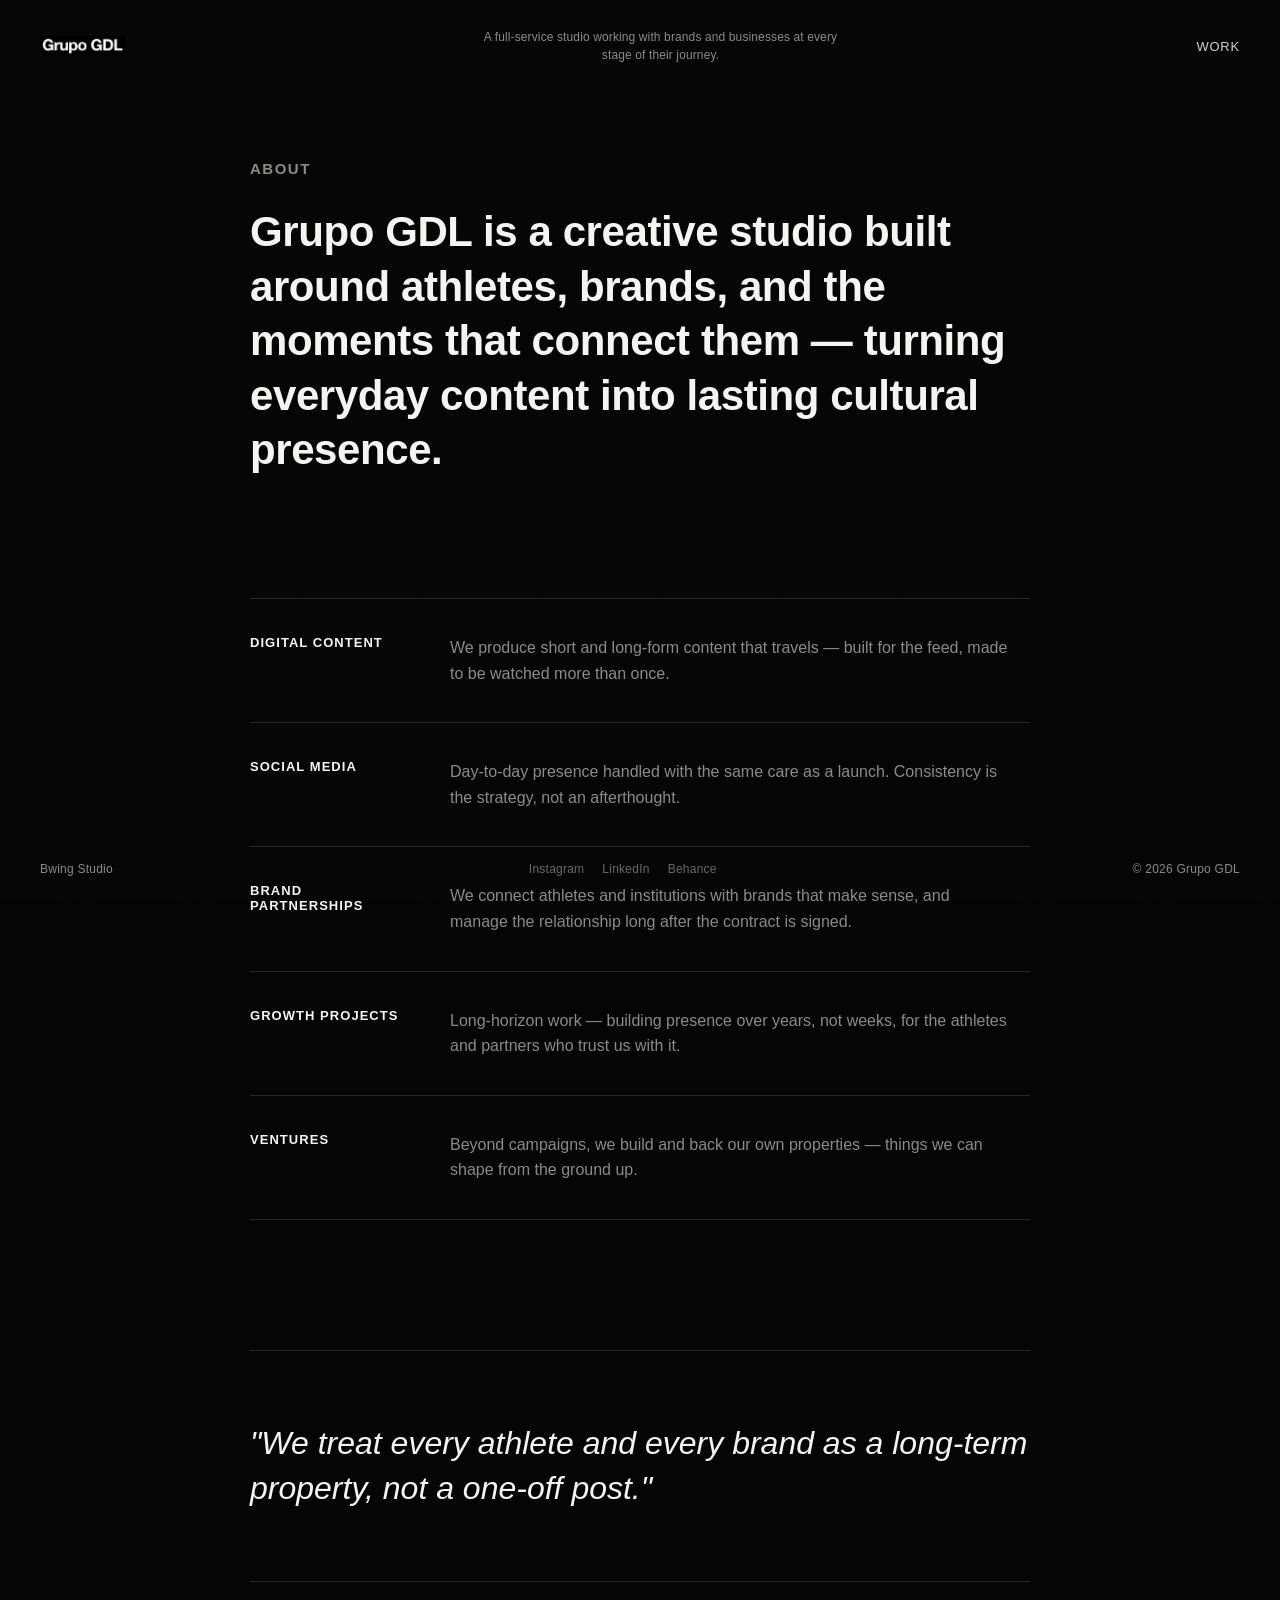
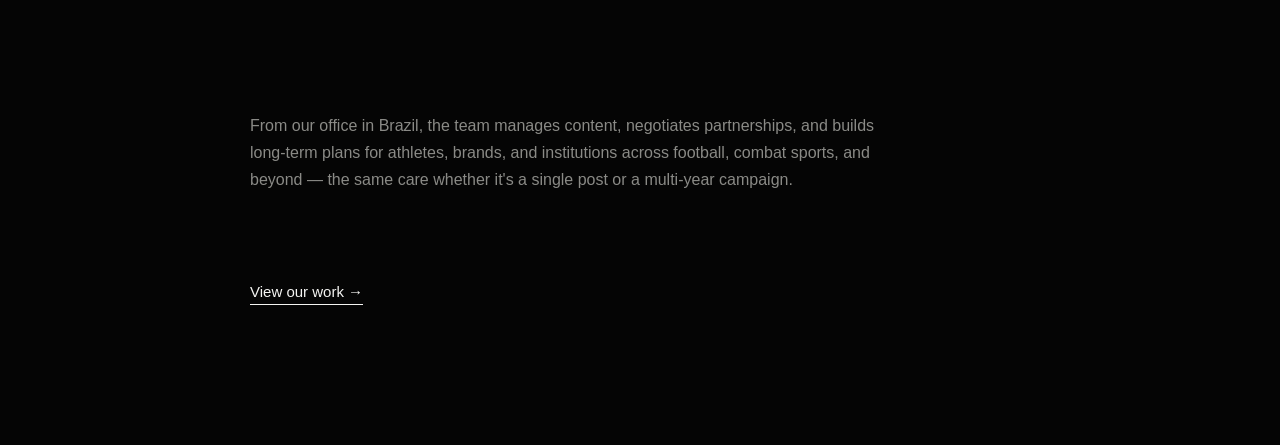
==== about.html @ 88d36b99 "Add real project photos, About page, drop Contact and card number/year - Wire in all 16 real project" ====
<!DOCTYPE html>
<html lang="en">
<head>
<meta charset="UTF-8">
<meta name="viewport" content="width=device-width, initial-scale=1.0">
<title>Grupo GDL — About</title>
<meta name="description" content="Grupo GDL — creative studio for athletes, brands and the moments that connect them.">
<link rel="icon" href="assets/logo.jpg">
<link rel="stylesheet" href="style.css">
</head>
<body class="about-page">

  <div class="grain"></div>

  <header class="site-header">
    <a class="logo" href="index.html" aria-label="Grupo GDL">
      <img src="assets/logo-crop.png" alt="Grupo GDL">
    </a>
    <p class="tagline">A full-service studio working with brands and businesses at every stage of their journey.</p>
    <nav class="site-nav">
      <a href="index.html">Work</a>
    </nav>
  </header>

  <main class="about-main">
    <h1 class="about-heading">About</h1>
    <p class="about-intro">Grupo GDL is a creative studio built around athletes, brands, and the moments that connect them — turning everyday content into lasting cultural presence.</p>

    <div class="about-services">
      <div class="about-service">
        <div class="about-service-title">Digital Content</div>
        <p class="about-service-text">We produce short and long-form content that travels — built for the feed, made to be watched more than once.</p>
      </div>
      <div class="about-service">
        <div class="about-service-title">Social Media</div>
        <p class="about-service-text">Day-to-day presence handled with the same care as a launch. Consistency is the strategy, not an afterthought.</p>
      </div>
      <div class="about-service">
        <div class="about-service-title">Brand Partnerships</div>
        <p class="about-service-text">We connect athletes and institutions with brands that make sense, and manage the relationship long after the contract is signed.</p>
      </div>
      <div class="about-service">
        <div class="about-service-title">Growth Projects</div>
        <p class="about-service-text">Long-horizon work — building presence over years, not weeks, for the athletes and partners who trust us with it.</p>
      </div>
      <div class="about-service">
        <div class="about-service-title">Ventures</div>
        <p class="about-service-text">Beyond campaigns, we build and back our own properties — things we can shape from the ground up.</p>
      </div>
    </div>

    <p class="about-statement">"We treat every athlete and every brand as a long-term property, not a one-off post."</p>

    <p class="about-location">From our office in Brazil, the team manages content, negotiates partnerships, and builds long-term plans for athletes, brands, and institutions across football, combat sports, and beyond — the same care whether it's a single post or a multi-year campaign.</p>

    <p class="about-cta"><a href="index.html">View our work →</a></p>
  </main>

  <footer class="site-footer">
    <span class="footer-item">Bwing Studio</span>
    <span class="footer-item footer-social">
      <a href="#">Instagram</a>
      <a href="#">LinkedIn</a>
      <a href="#">Behance</a>
    </span>
    <span class="footer-item">© 2026 Grupo GDL</span>
  </footer>

</body>
</html>
---- style.css ----
@font-face {
  font-family: 'Helvetica Neue';
  src: local('Helvetica Neue'), local('Helvetica'), local('Arial');
}

* {
  margin: 0;
  padding: 0;
  box-sizing: border-box;
}

:root {
  --bg: #050505;
  --fg: #f4f4f2;
  --fg-dim: #8a8a86;
  --border: rgba(244, 244, 242, 0.14);
  --ease: cubic-bezier(0.16, 1, 0.3, 1);
}

html, body {
  height: 100%;
  overflow: hidden;
  background: var(--bg);
  color: var(--fg);
  font-family: 'Helvetica Neue', Arial, 'Segoe UI', sans-serif;
  -webkit-font-smoothing: antialiased;
  cursor: none;
}

a {
  color: inherit;
  text-decoration: none;
}

/* The About page is a normal, vertically-scrolling content page — unlike
   the gallery page, it shouldn't lock scrolling or hide the native cursor. */
body.about-page {
  height: auto;
  min-height: 100%;
  overflow-y: auto;
  overflow-x: hidden;
  cursor: auto;
}

/* subtle film grain overlay for texture */
.grain {
  position: fixed;
  inset: 0;
  z-index: 50;
  pointer-events: none;
  opacity: 0.035;
  mix-blend-mode: overlay;
  background-image: url("data:image/svg+xml,%3Csvg xmlns='http://www.w3.org/2000/svg' width='120' height='120'%3E%3Cfilter id='n'%3E%3CfeTurbulence type='fractalNoise' baseFrequency='0.9' numOctaves='2' stitchTiles='stitch'/%3E%3C/filter%3E%3Crect width='100%25' height='100%25' filter='url(%23n)'/%3E%3C/svg%3E");
}

/* ---------- Header ---------- */
.site-header {
  position: fixed;
  top: 0;
  left: 0;
  right: 0;
  z-index: 20;
  display: flex;
  align-items: center;
  justify-content: space-between;
  gap: 24px;
  padding: 28px 40px;
}

.logo img {
  height: 20px;
  width: auto;
  display: block;
}

.tagline {
  flex: 1;
  max-width: 360px;
  text-align: center;
  font-size: 12px;
  line-height: 1.5;
  color: var(--fg-dim);
  letter-spacing: 0.01em;
}

.site-nav {
  display: flex;
  gap: 24px;
  font-size: 13px;
  text-transform: uppercase;
  letter-spacing: 0.06em;
}

.site-nav a {
  position: relative;
  opacity: 0.85;
  transition: opacity 0.3s var(--ease);
}

.site-nav a:hover {
  opacity: 1;
}

.site-nav a::after {
  content: '';
  position: absolute;
  left: 0;
  bottom: -4px;
  width: 100%;
  height: 1px;
  background: var(--fg);
  transform: scaleX(0);
  transform-origin: right;
  transition: transform 0.4s var(--ease);
}

.site-nav a:hover::after {
  transform: scaleX(1);
  transform-origin: left;
}

/* ---------- Gallery ---------- */
.gallery-viewport {
  position: relative;
  height: 100vh;
  width: 100vw;
  display: flex;
  align-items: center;
  overflow: hidden;
}

.gallery-track {
  display: flex;
  align-items: center;
  padding: 0 8vw;
  will-change: transform;
}

.project-card {
  --t: 0;      /* 0 = collapsed into the filmstrip, 1 = centered / in focus */
  --text-t: 0; /* 0 = caption hidden, 1 = caption fully visible — only ramps up right at center */
  flex: 0 0 auto;
  width: 416px;
  margin-left: -300px; /* baseline overlap — cards rest as a tight filmstrip */
  user-select: none;
  -webkit-user-drag: none;
  will-change: transform, z-index;
  backface-visibility: hidden;
}

.project-card * {
  pointer-events: none;
}

.project-thumb {
  width: 100%;
  height: 286px;
  border-radius: 2px;
  overflow: hidden;
  position: relative;
  box-shadow: 0 30px 60px -20px rgba(0, 0, 0, 0.6);
}

.project-thumb-img {
  position: absolute;
  inset: 0;
  background-size: cover;
  background-position: center;
  transform-origin: center center;
  /* Tied to --text-t (same steep, center-only curve as the caption) rather
     than --t, which fades gradually across several neighboring cards —
     that read as a color gradient instead of a single card in color. */
  filter: grayscale(calc(1 - var(--text-t)));
}

.project-thumb::after {
  content: '';
  position: absolute;
  inset: 0;
  background: linear-gradient(180deg, rgba(0,0,0,0) 60%, rgba(0,0,0,0.35) 100%);
}

.project-info {
  margin-top: 16px;
  padding-bottom: 4px;
  border-bottom: 1px solid var(--border);
  opacity: var(--text-t);
  transform: translateY(calc((1 - var(--text-t)) * 8px));
}

.project-client {
  font-size: 15px;
  font-weight: 700;
  letter-spacing: -0.01em;
}

.project-title {
  margin-top: 6px;
  font-size: 13px;
  color: var(--fg-dim);
  letter-spacing: 0.01em;
  opacity: var(--text-t);
  transform: translateY(calc((1 - var(--text-t)) * 8px));
}

.project-card.soon .project-thumb-img {
  filter: grayscale(1) brightness(0.55) !important;
}

.project-card.soon .project-client::after {
  content: ' — coming soon';
  font-weight: 400;
  color: var(--fg-dim);
  font-size: 11px;
}

.scroll-hint {
  position: fixed;
  left: 50%;
  bottom: 92px;
  transform: translateX(-50%);
  font-size: 11px;
  letter-spacing: 0.08em;
  text-transform: uppercase;
  color: var(--fg-dim);
  opacity: 1;
  transition: opacity 0.8s var(--ease);
  pointer-events: none;
  z-index: 15;
}

.scroll-hint.hidden {
  opacity: 0;
}

/* ---------- Footer ---------- */
.site-footer {
  position: fixed;
  bottom: 0;
  left: 0;
  right: 0;
  z-index: 20;
  display: flex;
  align-items: center;
  justify-content: space-between;
  padding: 24px 40px;
  font-size: 12px;
  color: var(--fg-dim);
  letter-spacing: 0.02em;
}

.footer-social {
  display: flex;
  gap: 18px;
}

.footer-social a {
  opacity: 0.75;
  transition: opacity 0.3s var(--ease);
}

.footer-social a:hover {
  opacity: 1;
}

/* ---------- Custom cursor ---------- */
.cursor-follower {
  position: fixed;
  top: 0;
  left: 0;
  width: 18px;
  height: 18px;
  margin-left: -12px;
  margin-top: -12px;
  border-radius: 50%;
  background: var(--fg);
  z-index: 40;
  pointer-events: none;
  opacity: 0; /* revealed on the first real mousemove, to avoid a stray dot at (0,0) before that */
  transition: opacity 0.3s var(--ease);
  mix-blend-mode: difference;
}

/* ---------- Responsive ---------- */
@media (max-width: 720px) {
  .tagline { display: none; }
  .site-header { padding: 20px; }
  .site-footer { padding: 18px 20px; flex-direction: column; gap: 8px; align-items: flex-start; }
  .project-card { width: 312px; margin-left: -210px; }
  .project-thumb { height: 208px; }
  .gallery-track { padding: 0 24px; }
  .cursor-follower { display: none; }
}

@media (pointer: coarse) {
  .cursor-follower { display: none; }
}

/* ---------- About page ---------- */
.about-main {
  max-width: 860px;
  margin: 0 auto;
  padding: 160px 40px 140px;
}

.about-heading {
  font-size: 15px;
  font-weight: 600;
  text-transform: uppercase;
  letter-spacing: 0.1em;
  color: var(--fg-dim);
  margin-bottom: 28px;
}

.about-intro {
  font-size: clamp(26px, 4vw, 42px);
  font-weight: 600;
  line-height: 1.3;
  letter-spacing: -0.01em;
  max-width: 780px;
}

.about-services {
  margin-top: 120px;
}

.about-service {
  display: grid;
  grid-template-columns: 160px 1fr;
  gap: 40px;
  padding: 36px 0;
  border-top: 1px solid var(--border);
}

.about-service:last-child {
  border-bottom: 1px solid var(--border);
}

.about-service-title {
  font-size: 13px;
  text-transform: uppercase;
  letter-spacing: 0.08em;
  font-weight: 600;
}

.about-service-text {
  font-size: 16px;
  line-height: 1.6;
  color: var(--fg-dim);
  max-width: 560px;
}

.about-statement {
  margin: 130px 0;
  padding: 70px 0;
  border-top: 1px solid var(--border);
  border-bottom: 1px solid var(--border);
  font-size: clamp(22px, 3vw, 32px);
  line-height: 1.4;
  font-style: italic;
}

.about-location {
  font-size: 16px;
  line-height: 1.7;
  color: var(--fg-dim);
  max-width: 640px;
}

.about-cta {
  margin-top: 90px;
}

.about-cta a {
  display: inline-block;
  font-size: 15px;
  border-bottom: 1px solid var(--fg);
  padding-bottom: 4px;
  transition: opacity 0.3s var(--ease);
}

.about-cta a:hover {
  opacity: 0.7;
}

@media (max-width: 720px) {
  .about-main { padding: 130px 20px 120px; }
  .about-service { grid-template-columns: 1fr; gap: 12px; }
  .about-services { margin-top: 80px; }
  .about-statement { margin: 90px 0; padding: 50px 0; }
}
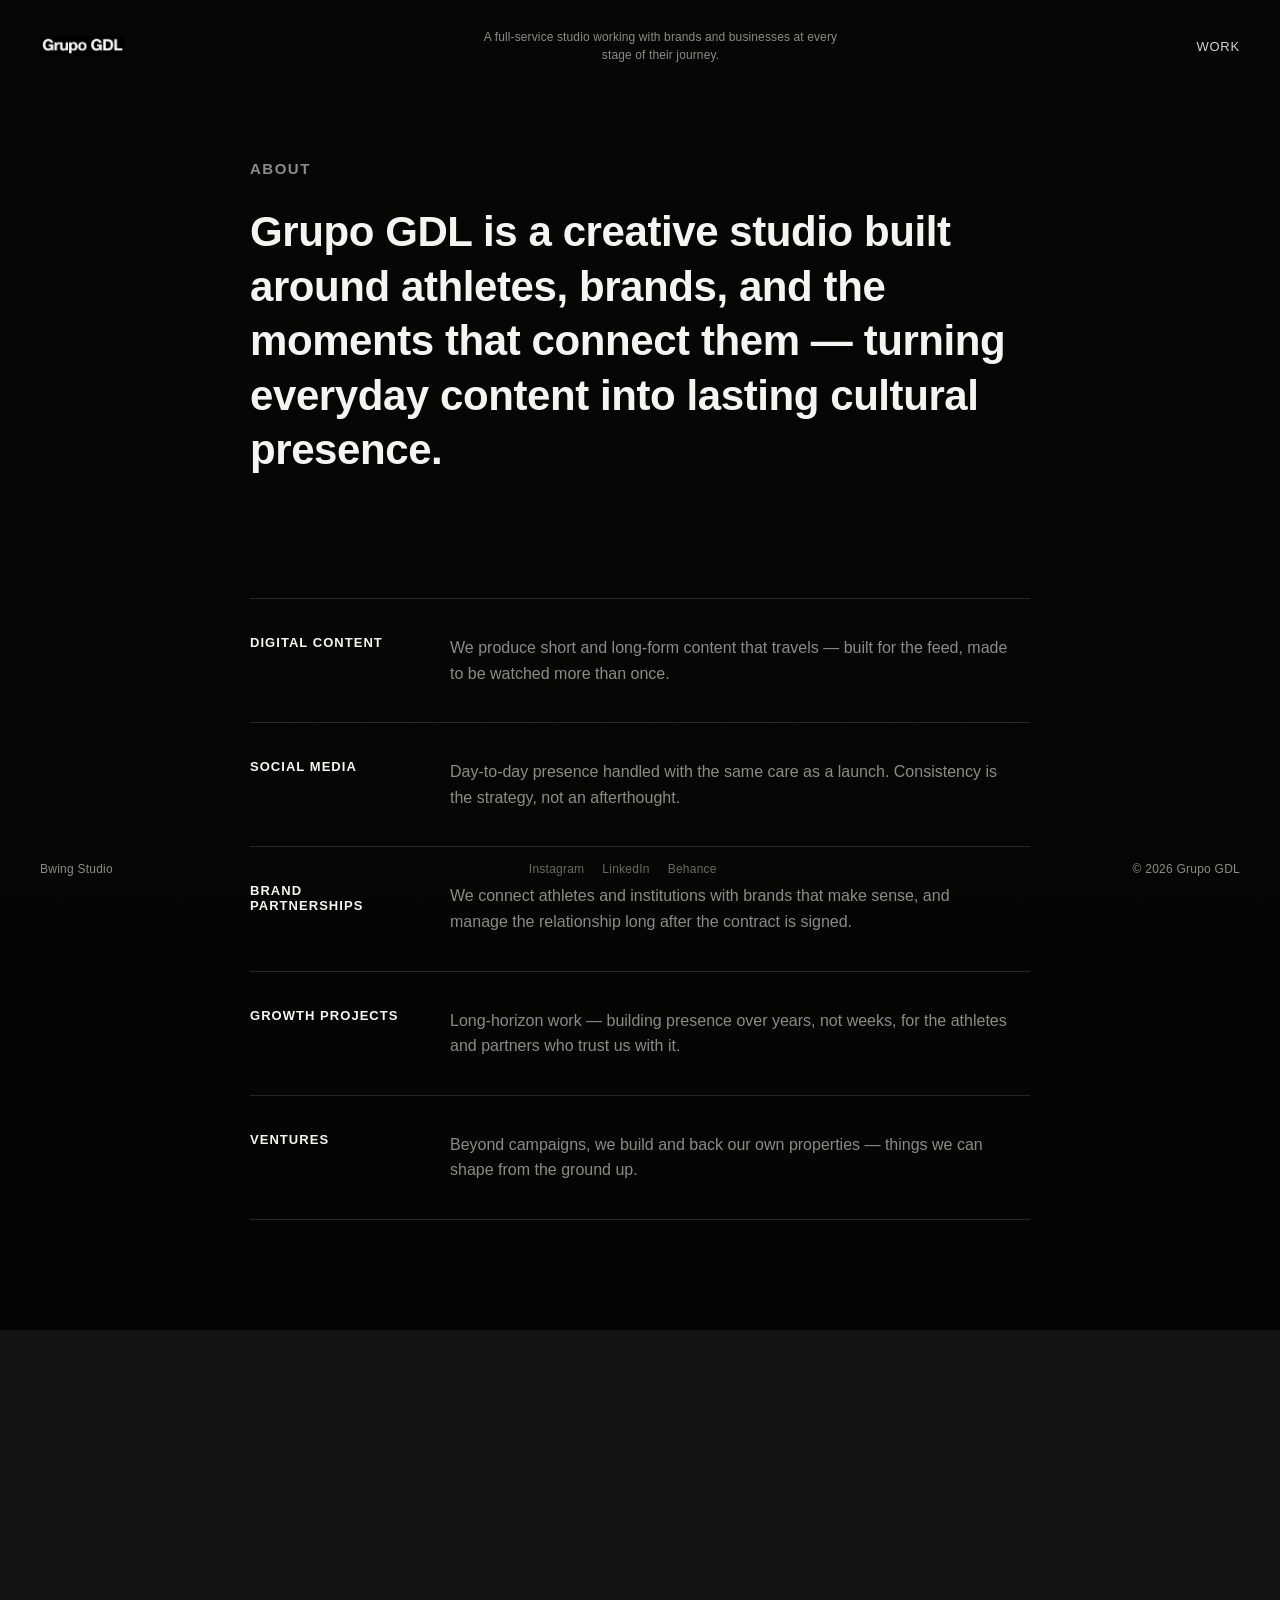
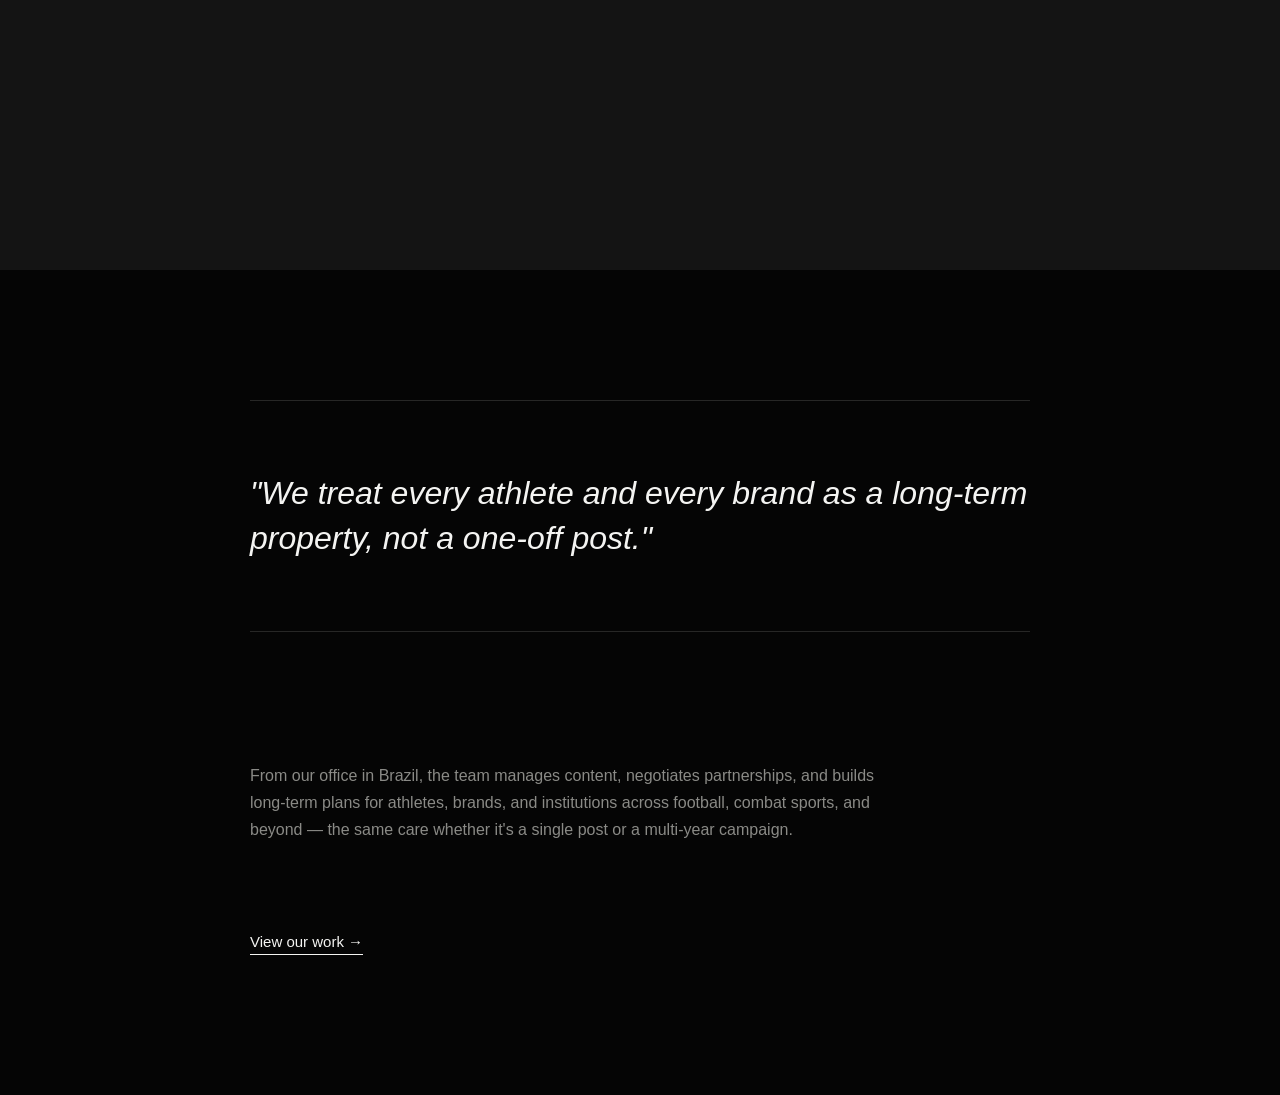
==== commit 0967cd05: "Add Bwing card photo, add image slot to About page - Swap Bwing's card to the real photo (was missin" ====
--- a/about.html
+++ b/about.html
@@ -49,6 +49,10 @@
       </div>
     </div>
 
+    <!-- Full-bleed image slot, like the showcase image on redot.fr/about.
+         Swap the background-image below for a real photo when ready. -->
+    <div class="about-image" style="background-image:url('');"></div>
+
     <p class="about-statement">"We treat every athlete and every brand as a long-term property, not a one-off post."</p>
 
     <p class="about-location">From our office in Brazil, the team manages content, negotiates partnerships, and builds long-term plans for athletes, brands, and institutions across football, combat sports, and beyond — the same care whether it's a single post or a multi-year campaign.</p>
--- a/style.css
+++ b/style.css
@@ -350,6 +350,26 @@
   max-width: 560px;
 }
 
+/* Full-bleed image slot — breaks out of .about-main's centered max-width
+   to span the full viewport, the same way redot.fr/about's showcase image
+   does. Point background-image at a real photo when one is ready; until
+   then it renders as a plain dark panel. */
+.about-image {
+  width: 100vw;
+  position: relative;
+  left: 50%;
+  right: 50%;
+  margin-left: -50vw;
+  margin-right: -50vw;
+  margin-top: 110px;
+  height: 60vh;
+  min-height: 340px;
+  max-height: 640px;
+  background-color: #141414;
+  background-size: cover;
+  background-position: center;
+}
+
 .about-statement {
   margin: 130px 0;
   padding: 70px 0;
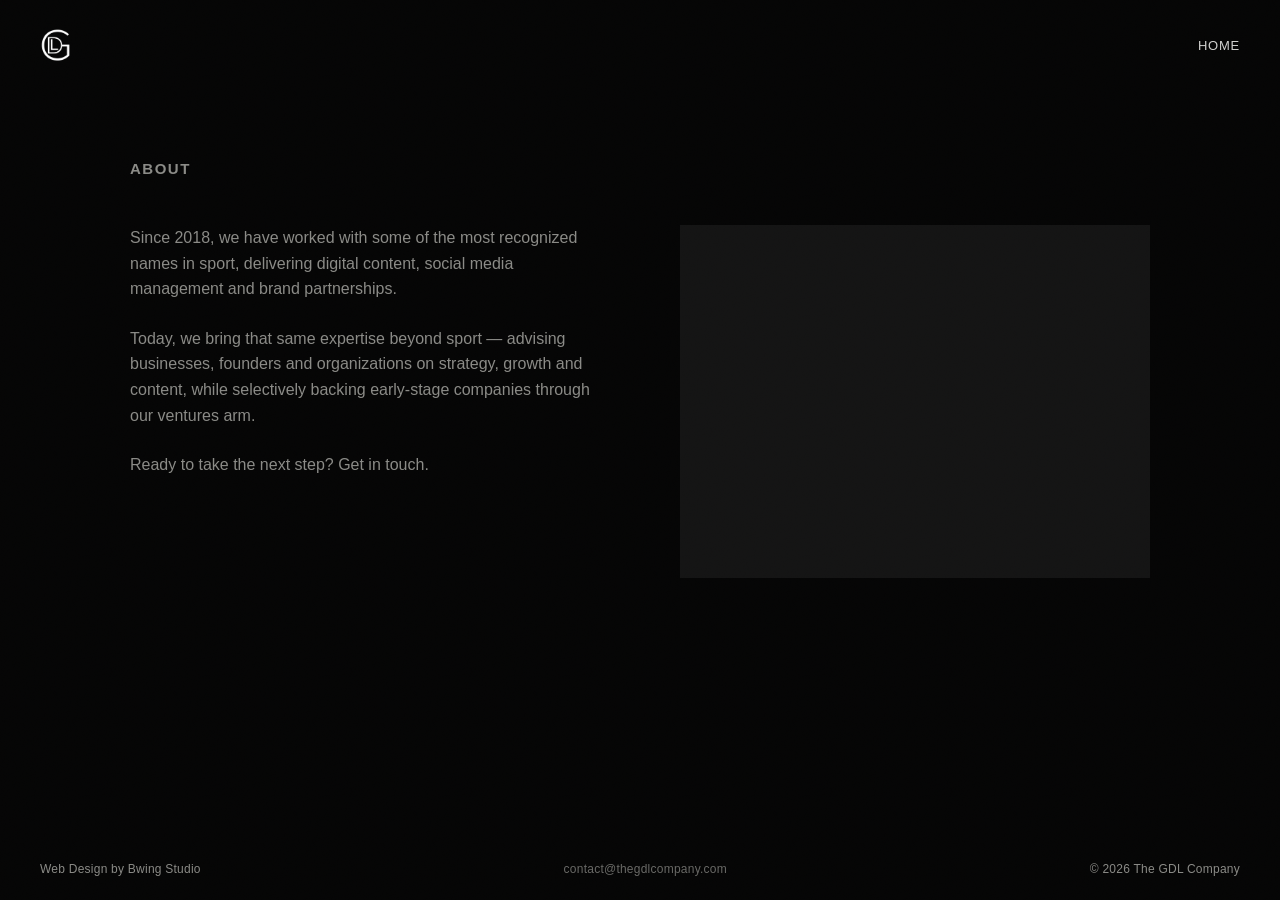
==== commit c0baa357: "Rebrand to The GDL Company, redesign About page, simplify footer - Swap the Grupo GDL wordmark for T" ====
--- a/about.html
+++ b/about.html
@@ -3,72 +3,48 @@
 <head>
 <meta charset="UTF-8">
 <meta name="viewport" content="width=device-width, initial-scale=1.0">
-<title>Grupo GDL — About</title>
-<meta name="description" content="Grupo GDL — creative studio for athletes, brands and the moments that connect them.">
+<title>The GDL Company — About</title>
+<meta name="description" content="The GDL Company — creative studio for athletes, brands and the moments that connect them.">
 <link rel="icon" href="assets/logo.jpg">
 <link rel="stylesheet" href="style.css">
 </head>
 <body class="about-page">
 
+  <div class="page-transition" id="pageTransition">
+    <img class="page-transition-logo" src="assets/logo-mark-dark.png" alt="">
+  </div>
   <div class="grain"></div>
 
   <header class="site-header">
-    <a class="logo" href="index.html" aria-label="Grupo GDL">
-      <img src="assets/logo-crop.png" alt="Grupo GDL">
+    <a class="logo" href="index.html" aria-label="The GDL Company">
+      <img src="assets/logo-mark.png" alt="The GDL Company">
     </a>
-    <p class="tagline">A full-service studio working with brands and businesses at every stage of their journey.</p>
     <nav class="site-nav">
-      <a href="index.html">Work</a>
+      <a href="index.html">Home</a>
     </nav>
   </header>
 
   <main class="about-main">
     <h1 class="about-heading">About</h1>
-    <p class="about-intro">Grupo GDL is a creative studio built around athletes, brands, and the moments that connect them — turning everyday content into lasting cultural presence.</p>
 
-    <div class="about-services">
-      <div class="about-service">
-        <div class="about-service-title">Digital Content</div>
-        <p class="about-service-text">We produce short and long-form content that travels — built for the feed, made to be watched more than once.</p>
+    <div class="about-columns">
+      <div class="about-copy">
+        <p>Since 2018, we have worked with some of the most recognized names in sport, delivering digital content, social media management and brand partnerships.</p>
+        <p>Today, we bring that same expertise beyond sport — advising businesses, founders and organizations on strategy, growth and content, while selectively backing early-stage companies through our ventures arm.</p>
+        <p>Ready to take the next step? Get in touch.</p>
       </div>
-      <div class="about-service">
-        <div class="about-service-title">Social Media</div>
-        <p class="about-service-text">Day-to-day presence handled with the same care as a launch. Consistency is the strategy, not an afterthought.</p>
-      </div>
-      <div class="about-service">
-        <div class="about-service-title">Brand Partnerships</div>
-        <p class="about-service-text">We connect athletes and institutions with brands that make sense, and manage the relationship long after the contract is signed.</p>
-      </div>
-      <div class="about-service">
-        <div class="about-service-title">Growth Projects</div>
-        <p class="about-service-text">Long-horizon work — building presence over years, not weeks, for the athletes and partners who trust us with it.</p>
-      </div>
-      <div class="about-service">
-        <div class="about-service-title">Ventures</div>
-        <p class="about-service-text">Beyond campaigns, we build and back our own properties — things we can shape from the ground up.</p>
-      </div>
+      <div class="about-image-box"></div>
     </div>
-
-    <!-- Full-bleed image slot, like the showcase image on redot.fr/about.
-         Swap the background-image below for a real photo when ready. -->
-    <div class="about-image" style="background-image:url('');"></div>
-
-    <p class="about-statement">"We treat every athlete and every brand as a long-term property, not a one-off post."</p>
-
-    <p class="about-location">From our office in Brazil, the team manages content, negotiates partnerships, and builds long-term plans for athletes, brands, and institutions across football, combat sports, and beyond — the same care whether it's a single post or a multi-year campaign.</p>
-
-    <p class="about-cta"><a href="index.html">View our work →</a></p>
   </main>
 
   <footer class="site-footer">
-    <span class="footer-item">Bwing Studio</span>
+    <span class="footer-item">Web Design by Bwing Studio</span>
     <span class="footer-item footer-social">
-      <a href="#">Instagram</a>
-      <a href="#">LinkedIn</a>
-      <a href="#">Behance</a>
+      <a href="mailto:contact@thegdlcompany.com">contact@thegdlcompany.com</a>
     </span>
-    <span class="footer-item">© 2026 Grupo GDL</span>
+    <span class="footer-item">© 2026 The GDL Company</span>
   </footer>
 
+  <script src="transition.js"></script>
 </body>
 </html>
--- a/style.css
+++ b/style.css
@@ -42,6 +42,54 @@
   cursor: auto;
 }
 
+/* Universal page transition: a solid white bar. Default state covers the
+   screen (so there's no flash of the page before this loads); rises up
+   and exits off the top to reveal the page on load; and on the way to
+   another page, jumps below the viewport (instantly, no transition) then
+   rises back up to cover the screen before navigating — see
+   transition.js. Same upward motion both times, so it reads as one
+   continuous sweep across the two page loads. */
+.page-transition {
+  position: fixed;
+  inset: 0;
+  z-index: 999;
+  background: #ffffff;
+  display: flex;
+  align-items: center;
+  justify-content: center;
+  transform: translateY(0);
+  pointer-events: auto;
+  transition: transform 0.55s var(--ease);
+}
+
+.page-transition-logo {
+  height: 130px;
+  width: auto;
+  opacity: 0;
+  transition: opacity 0.3s var(--ease);
+}
+
+/* Only shown for the initial loading-screen moment (see transition.js) —
+   not while covering the screen on the way to another page, which stays
+   a plain white bar. */
+.page-transition.is-loading .page-transition-logo {
+  opacity: 1;
+}
+
+.page-transition.is-above {
+  transform: translateY(-100%);
+  pointer-events: none;
+}
+
+.page-transition.is-below {
+  transform: translateY(100%);
+  pointer-events: none;
+}
+
+.page-transition.no-transition {
+  transition: none;
+}
+
 /* subtle film grain overlay for texture */
 .grain {
   position: fixed;
@@ -68,19 +116,9 @@
 }
 
 .logo img {
-  height: 20px;
+  height: 34px;
   width: auto;
   display: block;
-}
-
-.tagline {
-  flex: 1;
-  max-width: 360px;
-  text-align: center;
-  font-size: 12px;
-  line-height: 1.5;
-  color: var(--fg-dim);
-  letter-spacing: 0.01em;
 }
 
 .site-nav {
@@ -283,7 +321,6 @@
 
 /* ---------- Responsive ---------- */
 @media (max-width: 720px) {
-  .tagline { display: none; }
   .site-header { padding: 20px; }
   .site-footer { padding: 18px 20px; flex-direction: column; gap: 8px; align-items: flex-start; }
   .project-card { width: 312px; margin-left: -210px; }
@@ -298,7 +335,7 @@
 
 /* ---------- About page ---------- */
 .about-main {
-  max-width: 860px;
+  max-width: 1100px;
   margin: 0 auto;
   padding: 160px 40px 140px;
 }
@@ -309,103 +346,42 @@
   text-transform: uppercase;
   letter-spacing: 0.1em;
   color: var(--fg-dim);
-  margin-bottom: 28px;
-}
-
-.about-intro {
-  font-size: clamp(26px, 4vw, 42px);
-  font-weight: 600;
-  line-height: 1.3;
-  letter-spacing: -0.01em;
-  max-width: 780px;
-}
-
-.about-services {
-  margin-top: 120px;
-}
-
-.about-service {
+  margin-bottom: 48px;
+}
+
+.about-columns {
   display: grid;
-  grid-template-columns: 160px 1fr;
-  gap: 40px;
-  padding: 36px 0;
-  border-top: 1px solid var(--border);
-}
-
-.about-service:last-child {
-  border-bottom: 1px solid var(--border);
-}
-
-.about-service-title {
-  font-size: 13px;
-  text-transform: uppercase;
-  letter-spacing: 0.08em;
-  font-weight: 600;
-}
-
-.about-service-text {
+  grid-template-columns: 1fr 1fr;
+  gap: 80px;
+  align-items: start;
+}
+
+.about-copy {
+  text-align: left;
+}
+
+.about-copy p {
   font-size: 16px;
   line-height: 1.6;
   color: var(--fg-dim);
   max-width: 560px;
 }
 
-/* Full-bleed image slot — breaks out of .about-main's centered max-width
-   to span the full viewport, the same way redot.fr/about's showcase image
-   does. Point background-image at a real photo when one is ready; until
-   then it renders as a plain dark panel. */
-.about-image {
-  width: 100vw;
-  position: relative;
-  left: 50%;
-  right: 50%;
-  margin-left: -50vw;
-  margin-right: -50vw;
-  margin-top: 110px;
-  height: 60vh;
-  min-height: 340px;
-  max-height: 640px;
+.about-copy p + p {
+  margin-top: 24px;
+}
+
+/* 4:3 image slot — point background-image at a real photo when one is
+   ready; until then it renders as a plain dark panel. */
+.about-image-box {
+  width: 100%;
+  aspect-ratio: 4 / 3;
   background-color: #141414;
   background-size: cover;
   background-position: center;
 }
 
-.about-statement {
-  margin: 130px 0;
-  padding: 70px 0;
-  border-top: 1px solid var(--border);
-  border-bottom: 1px solid var(--border);
-  font-size: clamp(22px, 3vw, 32px);
-  line-height: 1.4;
-  font-style: italic;
-}
-
-.about-location {
-  font-size: 16px;
-  line-height: 1.7;
-  color: var(--fg-dim);
-  max-width: 640px;
-}
-
-.about-cta {
-  margin-top: 90px;
-}
-
-.about-cta a {
-  display: inline-block;
-  font-size: 15px;
-  border-bottom: 1px solid var(--fg);
-  padding-bottom: 4px;
-  transition: opacity 0.3s var(--ease);
-}
-
-.about-cta a:hover {
-  opacity: 0.7;
-}
-
 @media (max-width: 720px) {
   .about-main { padding: 130px 20px 120px; }
-  .about-service { grid-template-columns: 1fr; gap: 12px; }
-  .about-services { margin-top: 80px; }
-  .about-statement { margin: 90px 0; padding: 50px 0; }
-}
+  .about-columns { grid-template-columns: 1fr; gap: 40px; }
+}
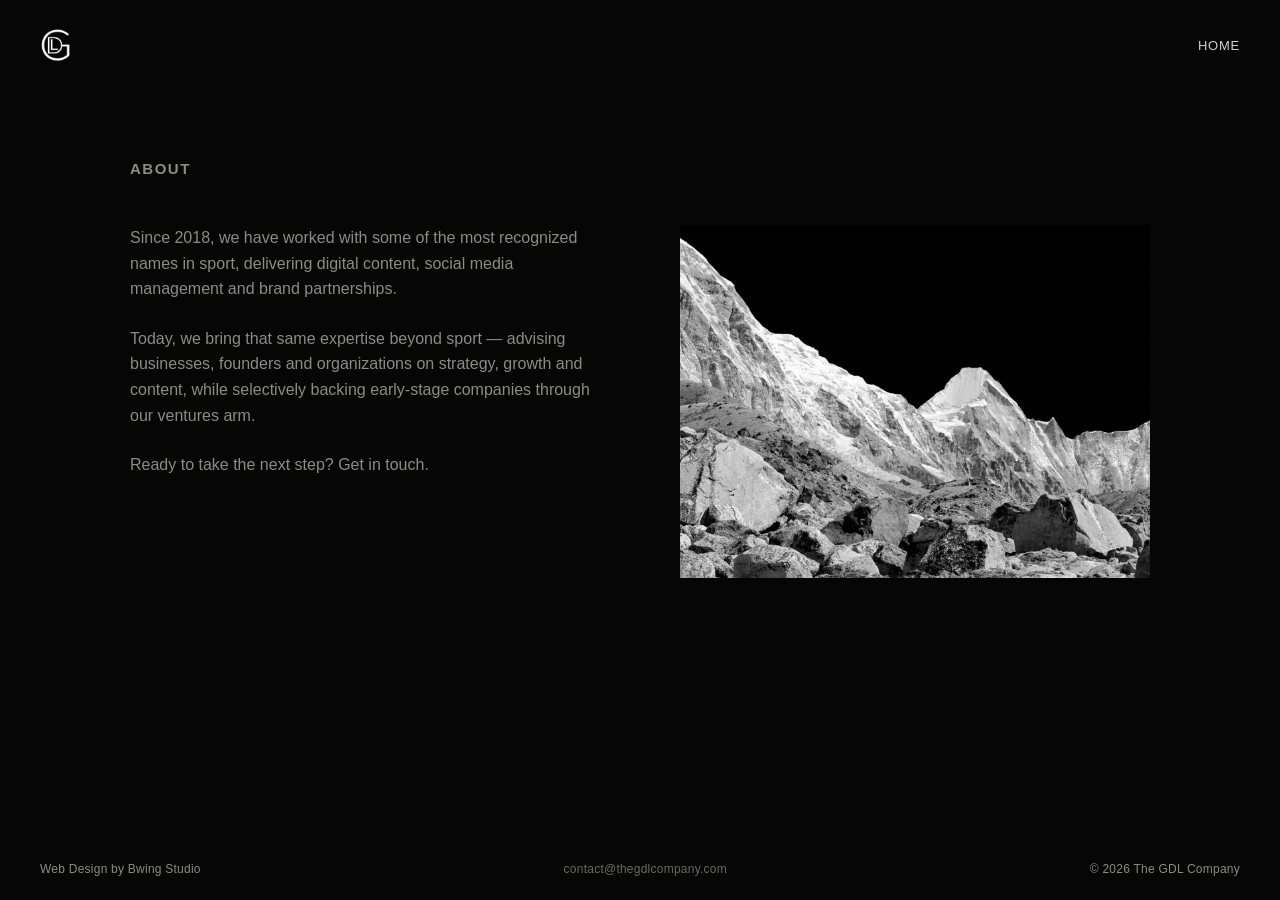
==== commit c33a5504: "Add mountain photo to the About page image slot Uses background-size:cover (already in place) so the" ====
--- a/about.html
+++ b/about.html
@@ -33,7 +33,7 @@
         <p>Today, we bring that same expertise beyond sport — advising businesses, founders and organizations on strategy, growth and content, while selectively backing early-stage companies through our ventures arm.</p>
         <p>Ready to take the next step? Get in touch.</p>
       </div>
-      <div class="about-image-box"></div>
+      <div class="about-image-box" style="background-image:url('assets/mountain.webp');"></div>
     </div>
   </main>
 
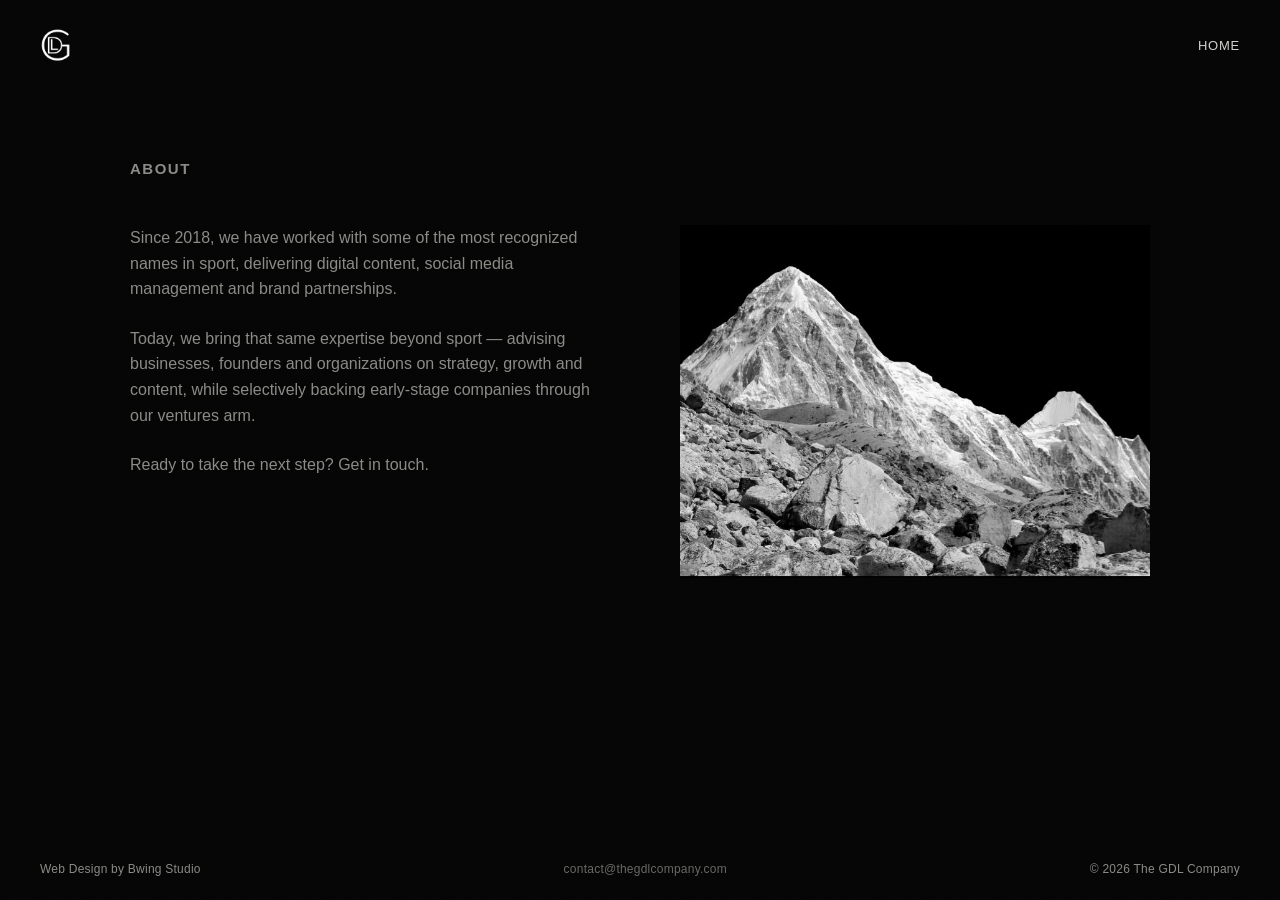
==== commit 8c5b2b0a: "Fix About page not scrolling to the bottom, swap in new image - The <html> element still had overflo" ====
--- a/about.html
+++ b/about.html
@@ -1,5 +1,5 @@
 <!DOCTYPE html>
-<html lang="en">
+<html lang="en" class="about-page">
 <head>
 <meta charset="UTF-8">
 <meta name="viewport" content="width=device-width, initial-scale=1.0">
@@ -33,7 +33,7 @@
         <p>Today, we bring that same expertise beyond sport — advising businesses, founders and organizations on strategy, growth and content, while selectively backing early-stage companies through our ventures arm.</p>
         <p>Ready to take the next step? Get in touch.</p>
       </div>
-      <div class="about-image-box" style="background-image:url('assets/mountain.webp');"></div>
+      <div class="about-image-box" style="background-image:url('assets/mountain-peak.jpg');"></div>
     </div>
   </main>
 
--- a/style.css
+++ b/style.css
@@ -25,6 +25,10 @@
   font-family: 'Helvetica Neue', Arial, 'Segoe UI', sans-serif;
   -webkit-font-smoothing: antialiased;
   cursor: none;
+  /* Mobile Chrome/Safari flash a gray tap highlight on links/buttons by
+     default — this is a custom-cursor, no-native-chrome site, so it reads
+     as a bug otherwise. */
+  -webkit-tap-highlight-color: transparent;
 }
 
 a {
@@ -33,12 +37,21 @@
 }
 
 /* The About page is a normal, vertically-scrolling content page — unlike
-   the gallery page, it shouldn't lock scrolling or hide the native cursor. */
-body.about-page {
+   the gallery page, it shouldn't lock scrolling or hide the native cursor.
+   The <html> element is what actually needs to scroll: body was set to
+   overflow-y:auto with height:auto (grows to fit its content), but that
+   just makes body taller than <html>'s fixed 100%-height, hidden-overflow
+   box — <html> then clips that excess instead of letting anything reach
+   it, so the page could never actually scroll to its own bottom. */
+html.about-page {
+  height: auto;
+  overflow-y: auto;
+  overflow-x: hidden;
+}
+
+html.about-page body {
   height: auto;
   min-height: 100%;
-  overflow-y: auto;
-  overflow-x: hidden;
   cursor: auto;
 }
 
@@ -161,10 +174,17 @@
 .gallery-viewport {
   position: relative;
   height: 100vh;
+  height: 100dvh; /* mobile browsers resize the visual viewport as their
+                     address bar shows/hides; 100vh doesn't track that and
+                     leaves a gap (or clips content) — dvh does. Browsers
+                     that don't support dvh just keep the 100vh above. */
   width: 100vw;
   display: flex;
   align-items: center;
   overflow: hidden;
+  touch-action: none; /* the drag/swipe gesture is handled entirely by our
+                          own JS — this stops the browser's native scroll,
+                          pull-to-refresh and pinch-zoom from fighting it */
 }
 
 .gallery-track {
@@ -322,11 +342,15 @@
 /* ---------- Responsive ---------- */
 @media (max-width: 720px) {
   .site-header { padding: 20px; }
-  .site-footer { padding: 18px 20px; flex-direction: column; gap: 8px; align-items: flex-start; }
+  /* Only the contact email stays on mobile — the web-design credit and
+     copyright are dropped, and the email is centered on its own. */
+  .site-footer { padding: 18px 20px; justify-content: center; }
+  .site-footer .footer-item:not(.footer-social) { display: none; }
   .project-card { width: 312px; margin-left: -210px; }
   .project-thumb { height: 208px; }
   .gallery-track { padding: 0 24px; }
   .cursor-follower { display: none; }
+  .scroll-hint { bottom: 100px; }
 }
 
 @media (pointer: coarse) {
